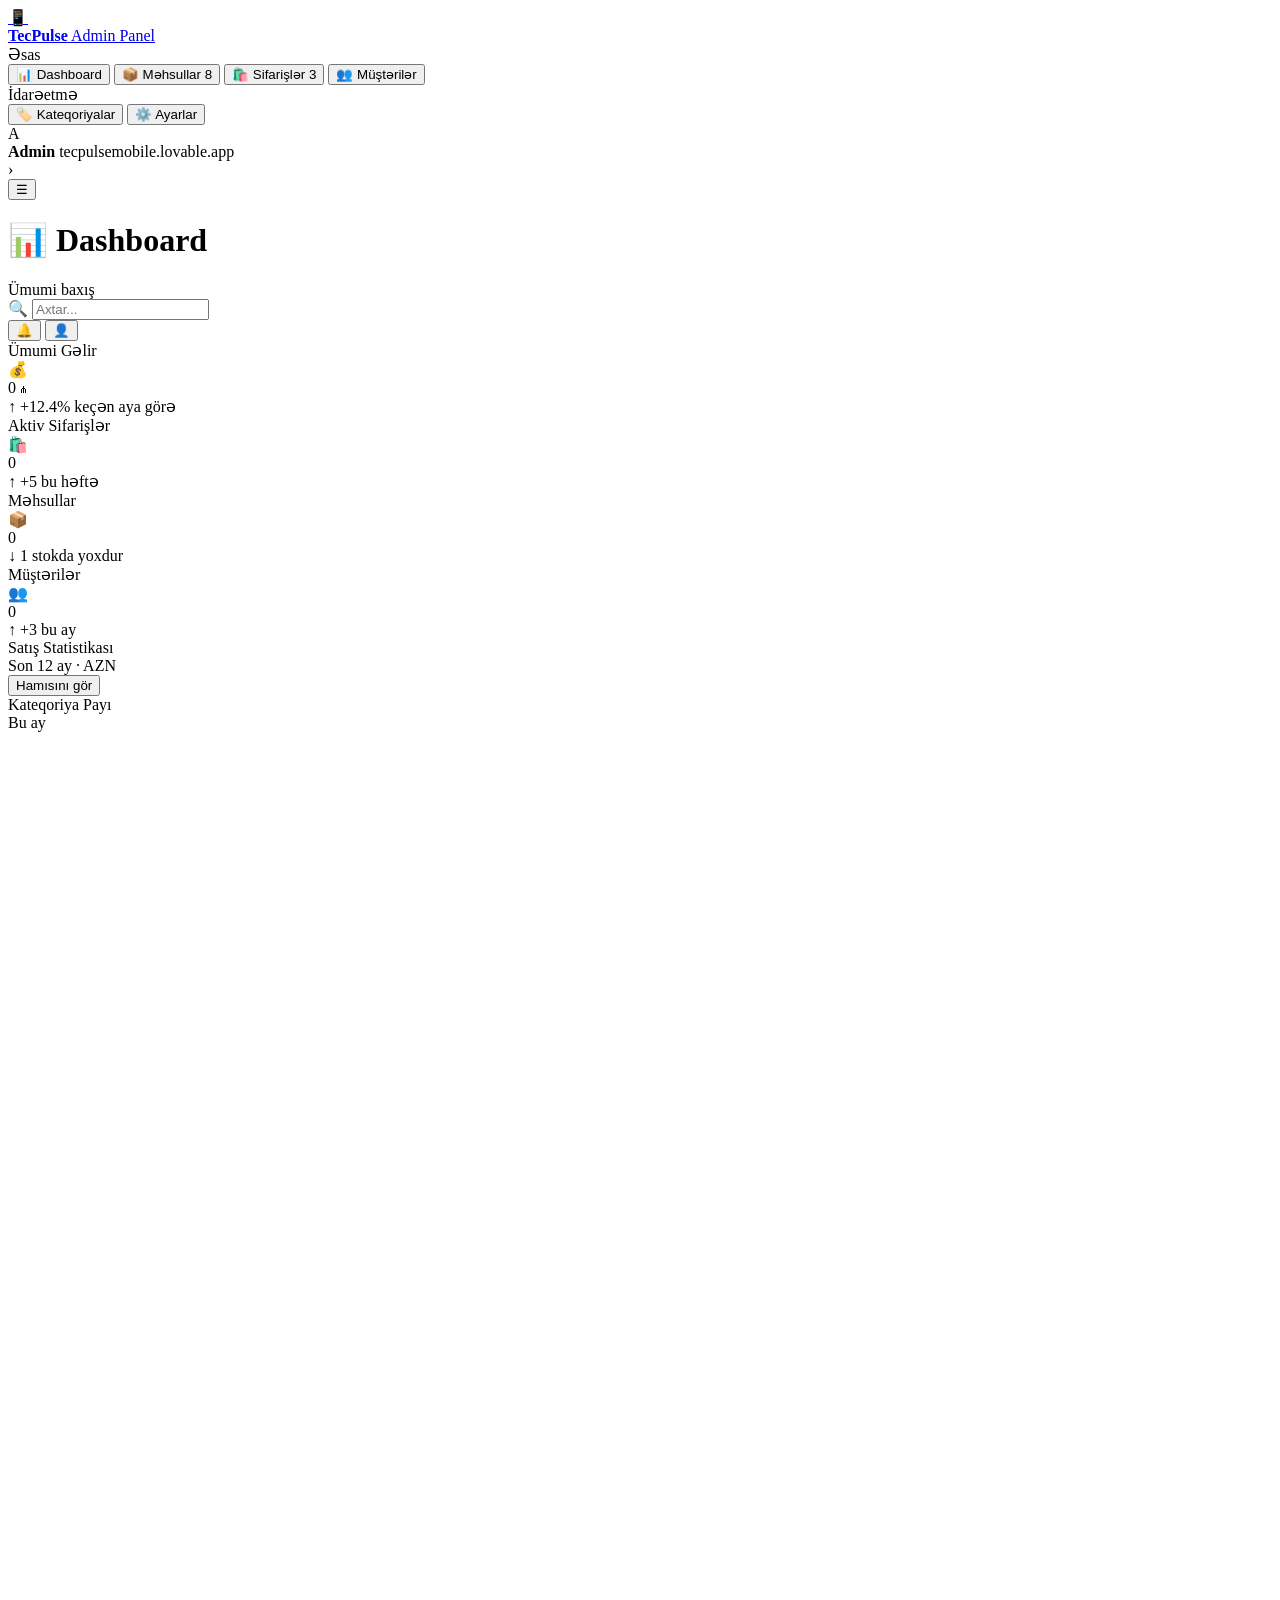
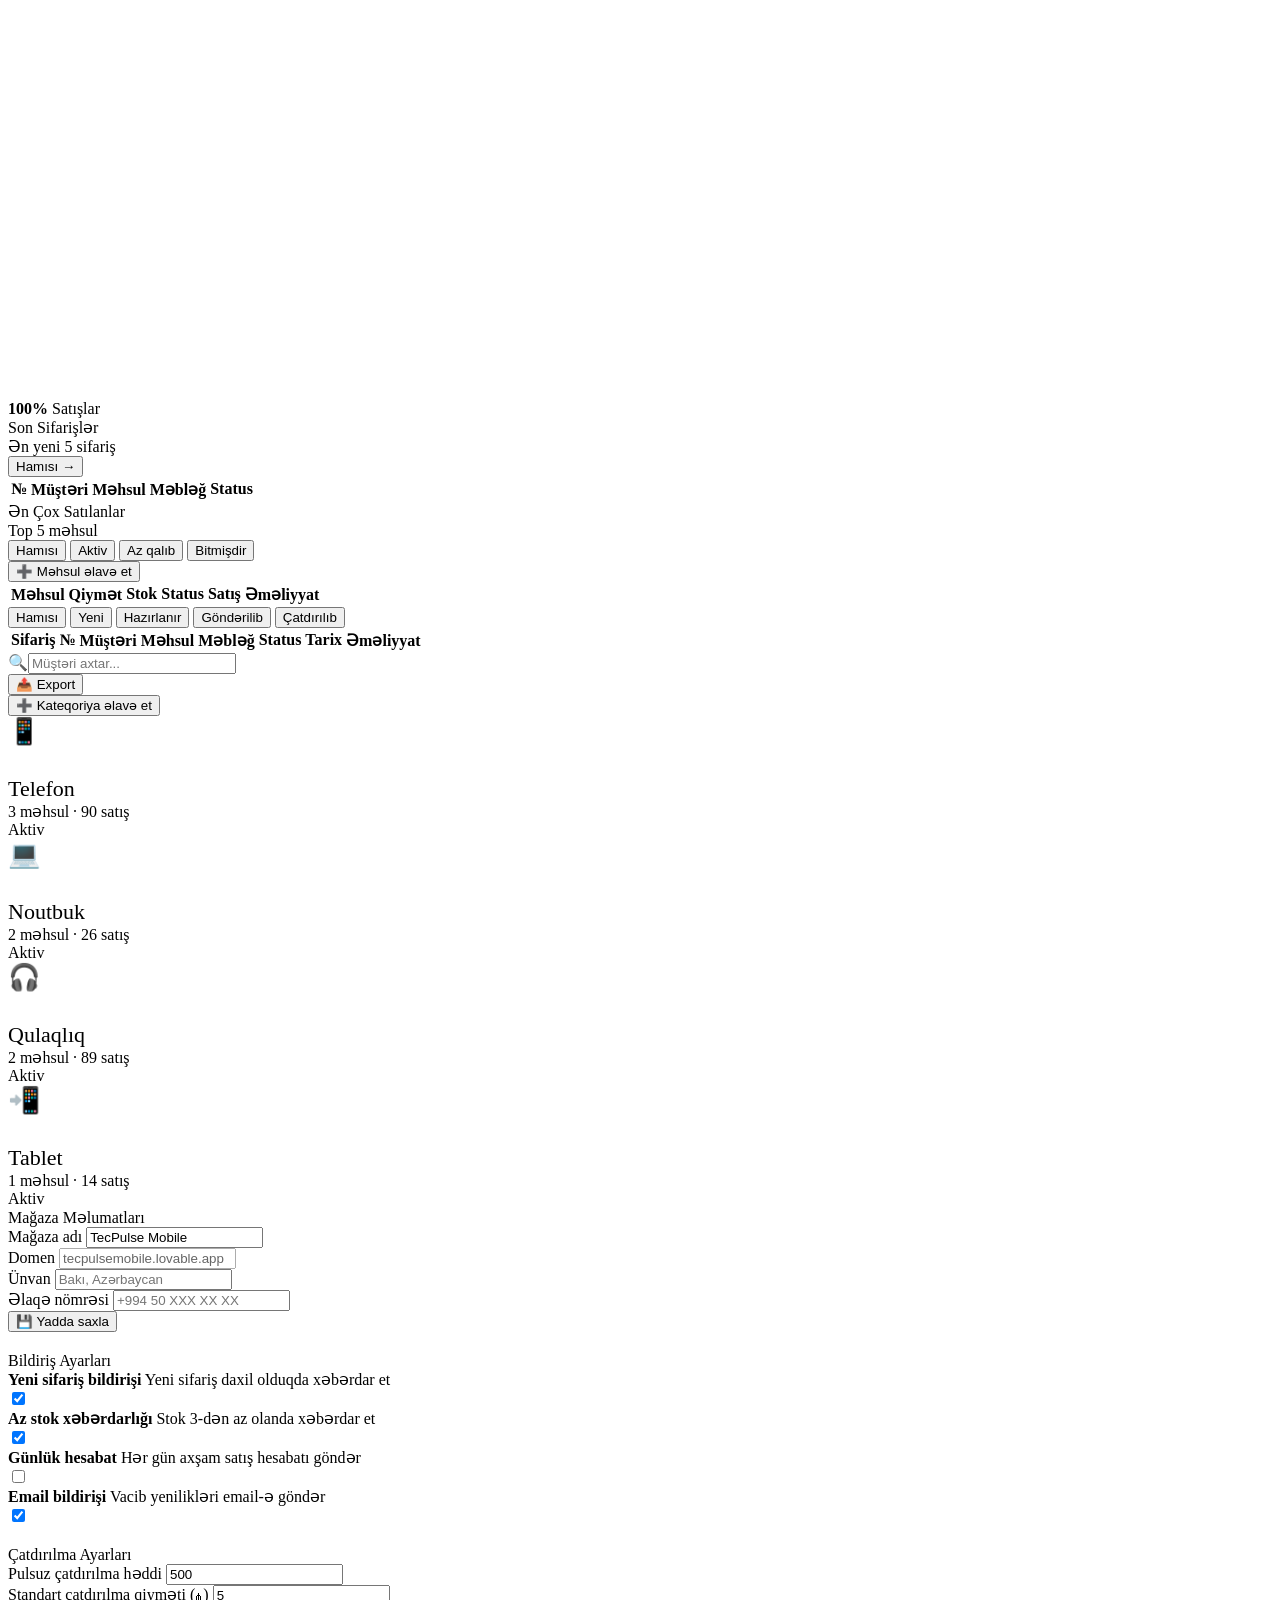
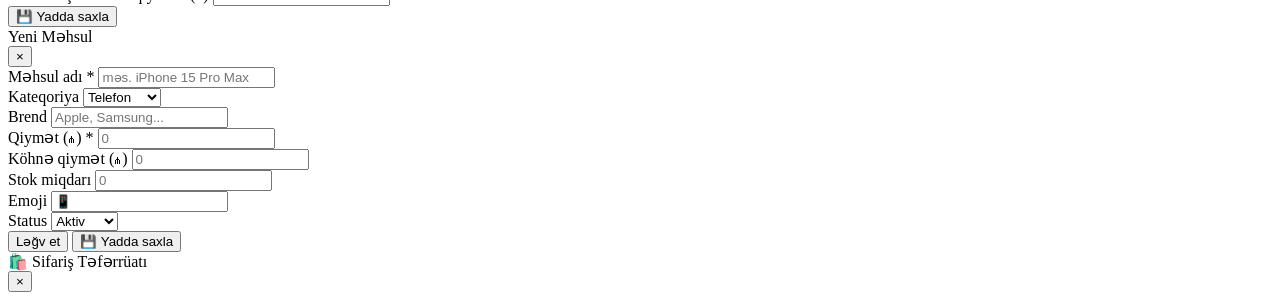
==== index.html @ d26708eb "Add index.html" ====
<!DOCTYPE html>
<html lang="az">
<head>
  <meta charset="UTF-8" />
  <meta name="viewport" content="width=device-width, initial-scale=1.0" />
  <title>TecPulse Mobile — Admin Panel</title>
  <link rel="stylesheet" href="css/style.css" />
</head>
<body>

<!-- ══ SIDEBAR OVERLAY (mobile) ══ -->
<div class="sidebar-overlay" id="sidebarOverlay"></div>

<!-- ══ SIDEBAR ══ -->
<aside class="sidebar" id="sidebar">
  <div class="sidebar-header">
    <a class="sidebar-logo" href="#">
      <div class="logo-icon">📱</div>
      <div class="logo-text">
        <strong>TecPulse</strong>
        <span>Admin Panel</span>
      </div>
    </a>
  </div>

  <nav class="sidebar-nav">
    <div class="nav-section-label">Əsas</div>
    <button class="nav-item" data-page="dashboard">
      <span class="nav-icon">📊</span> Dashboard
    </button>
    <button class="nav-item" data-page="products">
      <span class="nav-icon">📦</span> Məhsullar
      <span class="nav-badge">8</span>
    </button>
    <button class="nav-item" data-page="orders">
      <span class="nav-icon">🛍️</span> Sifarişlər
      <span class="nav-badge">3</span>
    </button>
    <button class="nav-item" data-page="customers">
      <span class="nav-icon">👥</span> Müştərilər
    </button>

    <div class="nav-section-label">İdarəetmə</div>
    <button class="nav-item" data-page="categories">
      <span class="nav-icon">🏷️</span> Kateqoriyalar
    </button>
    <button class="nav-item" data-page="settings">
      <span class="nav-icon">⚙️</span> Ayarlar
    </button>
  </nav>

  <div class="sidebar-footer">
    <div class="sidebar-user">
      <div class="user-avatar">A</div>
      <div class="user-info">
        <strong>Admin</strong>
        <span>tecpulsemobile.lovable.app</span>
      </div>
      <span class="user-arrow">›</span>
    </div>
  </div>
</aside>

<!-- ══ MAIN ══ -->
<div class="main-content">

  <!-- TOPBAR -->
  <header class="topbar">
    <button class="menu-toggle" id="menuToggle">☰</button>

    <div class="topbar-title">
      <h1 id="topbar-title">📊 Dashboard</h1>
      <span id="topbar-subtitle">Ümumi baxış</span>
    </div>

    <div class="topbar-actions">
      <div class="search-box">
        <span class="search-icon">🔍</span>
        <input type="text" id="searchInput" placeholder="Axtar..." />
      </div>
      <button class="topbar-btn" onclick="showToast('🔔 Yeni sifariş: TP-007', 'success')">
        🔔
        <span class="notif-dot"></span>
      </button>
      <button class="topbar-btn" onclick="goTo('settings')">👤</button>
    </div>
  </header>

  <!-- ══ PAGE BODY ══ -->
  <div class="page-body">

    <!-- ═══════════ DASHBOARD PAGE ═══════════ -->
    <div class="page" id="page-dashboard">

      <!-- Stat Cards -->
      <div class="stats-grid">
        <div class="stat-card">
          <div class="stat-header">
            <span class="stat-label">Ümumi Gəlir</span>
            <div class="stat-icon purple">💰</div>
          </div>
          <div class="stat-value" id="statRevenue">0 ₼</div>
          <div class="stat-change up">↑ +12.4% keçən aya görə</div>
        </div>
        <div class="stat-card">
          <div class="stat-header">
            <span class="stat-label">Aktiv Sifarişlər</span>
            <div class="stat-icon orange">🛍️</div>
          </div>
          <div class="stat-value" id="statOrders">0</div>
          <div class="stat-change up">↑ +5 bu həftə</div>
        </div>
        <div class="stat-card">
          <div class="stat-header">
            <span class="stat-label">Məhsullar</span>
            <div class="stat-icon green">📦</div>
          </div>
          <div class="stat-value" id="statProducts">0</div>
          <div class="stat-change down">↓ 1 stokda yoxdur</div>
        </div>
        <div class="stat-card">
          <div class="stat-header">
            <span class="stat-label">Müştərilər</span>
            <div class="stat-icon pink">👥</div>
          </div>
          <div class="stat-value" id="statCustomers">0</div>
          <div class="stat-change up">↑ +3 bu ay</div>
        </div>
      </div>

      <!-- Charts -->
      <div class="charts-row">
        <div class="card">
          <div class="card-header">
            <div>
              <div class="card-title">Satış Statistikası</div>
              <div class="card-subtitle">Son 12 ay · AZN</div>
            </div>
            <button class="card-action">Hamısını gör</button>
          </div>
          <div class="card-body">
            <div class="chart-bars" id="chartBars"></div>
          </div>
        </div>

        <div class="card">
          <div class="card-header">
            <div>
              <div class="card-title">Kateqoriya Payı</div>
              <div class="card-subtitle">Bu ay</div>
            </div>
          </div>
          <div class="card-body">
            <div class="donut-chart">
              <svg viewBox="0 0 140 140" id="donutSvg"></svg>
              <div class="donut-center">
                <strong>100%</strong>
                <span>Satışlar</span>
              </div>
            </div>
            <div class="donut-legend" id="donutLegend"></div>
          </div>
        </div>
      </div>

      <!-- Recent Orders + Top Products -->
      <div class="charts-row">
        <div class="card">
          <div class="card-header">
            <div>
              <div class="card-title">Son Sifarişlər</div>
              <div class="card-subtitle">Ən yeni 5 sifariş</div>
            </div>
            <button class="card-action" onclick="goTo('orders')">Hamısı →</button>
          </div>
          <div class="card-body" style="padding:0">
            <div class="table-wrap">
              <table>
                <thead>
                  <tr>
                    <th>№</th>
                    <th>Müştəri</th>
                    <th>Məhsul</th>
                    <th>Məbləğ</th>
                    <th>Status</th>
                  </tr>
                </thead>
                <tbody id="recentOrders"></tbody>
              </table>
            </div>
          </div>
        </div>

        <div class="card">
          <div class="card-header">
            <div>
              <div class="card-title">Ən Çox Satılanlar</div>
              <div class="card-subtitle">Top 5 məhsul</div>
            </div>
          </div>
          <div class="card-body" id="topProducts"></div>
        </div>
      </div>
    </div>

    <!-- ═══════════ PRODUCTS PAGE ═══════════ -->
    <div class="page" id="page-products">
      <div class="page-toolbar">
        <div class="filter-tabs">
          <button class="filter-tab active" onclick="filterProducts('all', event)">Hamısı</button>
          <button class="filter-tab" onclick="filterProducts('active', event)">Aktiv</button>
          <button class="filter-tab" onclick="filterProducts('low', event)">Az qalıb</button>
          <button class="filter-tab" onclick="filterProducts('out', event)">Bitmişdir</button>
        </div>
        <div style="flex:1"></div>
        <button class="btn btn-primary" onclick="openAddProduct()">➕ Məhsul əlavə et</button>
      </div>

      <div class="card">
        <div class="table-wrap">
          <table>
            <thead>
              <tr>
                <th>Məhsul</th>
                <th>Qiymət</th>
                <th>Stok</th>
                <th>Status</th>
                <th>Satış</th>
                <th>Əməliyyat</th>
              </tr>
            </thead>
            <tbody id="productsBody"></tbody>
          </table>
        </div>
      </div>
    </div>

    <!-- ═══════════ ORDERS PAGE ═══════════ -->
    <div class="page" id="page-orders">
      <div class="page-toolbar">
        <div class="filter-tabs">
          <button class="filter-tab active">Hamısı</button>
          <button class="filter-tab">Yeni</button>
          <button class="filter-tab">Hazırlanır</button>
          <button class="filter-tab">Göndərilib</button>
          <button class="filter-tab">Çatdırılıb</button>
        </div>
      </div>
      <div class="card">
        <div class="table-wrap">
          <table>
            <thead>
              <tr>
                <th>Sifariş №</th>
                <th>Müştəri</th>
                <th>Məhsul</th>
                <th>Məbləğ</th>
                <th>Status</th>
                <th>Tarix</th>
                <th>Əməliyyat</th>
              </tr>
            </thead>
            <tbody id="ordersBody"></tbody>
          </table>
        </div>
      </div>
    </div>

    <!-- ═══════════ CUSTOMERS PAGE ═══════════ -->
    <div class="page" id="page-customers">
      <div class="page-toolbar">
        <div class="search-box" style="display:flex">
          <span class="search-icon">🔍</span>
          <input type="text" placeholder="Müştəri axtar..." style="width:200px" />
        </div>
        <div style="flex:1"></div>
        <button class="btn btn-outline">📤 Export</button>
      </div>
      <div class="card">
        <div id="customersList"></div>
      </div>
    </div>

    <!-- ═══════════ CATEGORIES PAGE ═══════════ -->
    <div class="page" id="page-categories">
      <div class="page-toolbar">
        <button class="btn btn-primary" onclick="showToast('✅ Kateqoriya əlavə edildi', 'success')">➕ Kateqoriya əlavə et</button>
      </div>
      <div class="stats-grid" style="grid-template-columns:repeat(4,1fr)">
        <div class="stat-card" style="cursor:pointer" onclick="showToast('📱 Telefon kateqoriyası seçildi')">
          <div class="stat-icon purple" style="width:52px;height:52px;font-size:26px;margin-bottom:8px">📱</div>
          <div class="stat-value" style="font-size:22px">Telefon</div>
          <div class="text-muted mt-1">3 məhsul · 90 satış</div>
          <div class="badge badge-success mt-2">Aktiv</div>
        </div>
        <div class="stat-card" style="cursor:pointer" onclick="showToast('💻 Noutbuk kateqoriyası seçildi')">
          <div class="stat-icon green" style="width:52px;height:52px;font-size:26px;margin-bottom:8px">💻</div>
          <div class="stat-value" style="font-size:22px">Noutbuk</div>
          <div class="text-muted mt-1">2 məhsul · 26 satış</div>
          <div class="badge badge-success mt-2">Aktiv</div>
        </div>
        <div class="stat-card" style="cursor:pointer" onclick="showToast('🎧 Qulaqlıq kateqoriyası seçildi')">
          <div class="stat-icon orange" style="width:52px;height:52px;font-size:26px;margin-bottom:8px">🎧</div>
          <div class="stat-value" style="font-size:22px">Qulaqlıq</div>
          <div class="text-muted mt-1">2 məhsul · 89 satış</div>
          <div class="badge badge-success mt-2">Aktiv</div>
        </div>
        <div class="stat-card" style="cursor:pointer" onclick="showToast('📲 Tablet kateqoriyası seçildi')">
          <div class="stat-icon pink" style="width:52px;height:52px;font-size:26px;margin-bottom:8px">📲</div>
          <div class="stat-value" style="font-size:22px">Tablet</div>
          <div class="text-muted mt-1">1 məhsul · 14 satış</div>
          <div class="badge badge-success mt-2">Aktiv</div>
        </div>
      </div>
    </div>

    <!-- ═══════════ SETTINGS PAGE ═══════════ -->
    <div class="page" id="page-settings">
      <div style="max-width:700px">
        <div class="card">
          <div class="card-header"><div class="card-title">Mağaza Məlumatları</div></div>
          <div class="card-body">
            <div class="settings-section">
              <div class="form-row">
                <div class="form-group">
                  <label class="form-label">Mağaza adı</label>
                  <input class="form-control" value="TecPulse Mobile" />
                </div>
                <div class="form-group">
                  <label class="form-label">Domen</label>
                  <input class="form-control" value="tecpulsemobile.lovable.app" readonly style="opacity:.6" />
                </div>
              </div>
              <div class="form-group">
                <label class="form-label">Ünvan</label>
                <input class="form-control" placeholder="Bakı, Azərbaycan" />
              </div>
              <div class="form-group">
                <label class="form-label">Əlaqə nömrəsi</label>
                <input class="form-control" placeholder="+994 50 XXX XX XX" />
              </div>
              <button class="btn btn-primary" onclick="showToast('✅ Məlumatlar yadda saxlandı', 'success')">💾 Yadda saxla</button>
            </div>
          </div>
        </div>

        <div class="card" style="margin-top:20px">
          <div class="card-header"><div class="card-title">Bildiriş Ayarları</div></div>
          <div class="card-body">
            <div class="settings-section">
              <div class="settings-row">
                <div class="settings-row-info">
                  <strong>Yeni sifariş bildirişi</strong>
                  <span>Yeni sifariş daxil olduqda xəbərdar et</span>
                </div>
                <label class="toggle"><input type="checkbox" checked /><span class="toggle-track"></span></label>
              </div>
              <div class="settings-row">
                <div class="settings-row-info">
                  <strong>Az stok xəbərdarlığı</strong>
                  <span>Stok 3-dən az olanda xəbərdar et</span>
                </div>
                <label class="toggle"><input type="checkbox" checked /><span class="toggle-track"></span></label>
              </div>
              <div class="settings-row">
                <div class="settings-row-info">
                  <strong>Günlük hesabat</strong>
                  <span>Hər gün axşam satış hesabatı göndər</span>
                </div>
                <label class="toggle"><input type="checkbox" /><span class="toggle-track"></span></label>
              </div>
              <div class="settings-row">
                <div class="settings-row-info">
                  <strong>Email bildirişi</strong>
                  <span>Vacib yenilikləri email-ə göndər</span>
                </div>
                <label class="toggle"><input type="checkbox" checked /><span class="toggle-track"></span></label>
              </div>
            </div>
          </div>
        </div>

        <div class="card" style="margin-top:20px">
          <div class="card-header"><div class="card-title">Çatdırılma Ayarları</div></div>
          <div class="card-body">
            <div class="form-row">
              <div class="form-group">
                <label class="form-label">Pulsuz çatdırılma həddi</label>
                <input class="form-control" value="500" type="number" />
              </div>
              <div class="form-group">
                <label class="form-label">Standart çatdırılma qiyməti (₼)</label>
                <input class="form-control" value="5" type="number" />
              </div>
            </div>
            <button class="btn btn-primary" onclick="showToast('✅ Ayarlar yadda saxlandı', 'success')">💾 Yadda saxla</button>
          </div>
        </div>
      </div>
    </div>

  </div><!-- /page-body -->
</div><!-- /main-content -->

<!-- ══ PRODUCT MODAL ══ -->
<div class="modal-overlay" id="productModal">
  <div class="modal">
    <div class="modal-header">
      <div class="modal-title" id="modalTitle">Yeni Məhsul</div>
      <button class="modal-close" onclick="closeModal('productModal')">×</button>
    </div>
    <div class="modal-body">
      <form id="prodForm" onsubmit="return false">
        <div class="form-group">
          <label class="form-label">Məhsul adı <span>*</span></label>
          <input class="form-control" id="prodName" placeholder="məs. iPhone 15 Pro Max" />
        </div>
        <div class="form-row">
          <div class="form-group">
            <label class="form-label">Kateqoriya</label>
            <select class="form-control" id="prodCat">
              <option>Telefon</option>
              <option>Noutbuk</option>
              <option>Tablet</option>
              <option>Qulaqlıq</option>
              <option>Aksesuar</option>
              <option>Digər</option>
            </select>
          </div>
          <div class="form-group">
            <label class="form-label">Brend</label>
            <input class="form-control" id="prodBrand" placeholder="Apple, Samsung..." />
          </div>
        </div>
        <div class="form-row">
          <div class="form-group">
            <label class="form-label">Qiymət (₼) <span>*</span></label>
            <input class="form-control" id="prodPrice" type="number" placeholder="0" />
          </div>
          <div class="form-group">
            <label class="form-label">Köhnə qiymət (₼)</label>
            <input class="form-control" id="prodOldPrice" type="number" placeholder="0" />
          </div>
        </div>
        <div class="form-row">
          <div class="form-group">
            <label class="form-label">Stok miqdarı</label>
            <input class="form-control" id="prodStock" type="number" placeholder="0" />
          </div>
          <div class="form-group">
            <label class="form-label">Emoji</label>
            <input class="form-control" id="prodEmoji" placeholder="📱" maxlength="4" />
          </div>
        </div>
        <div class="form-group">
          <label class="form-label">Status</label>
          <select class="form-control" id="prodStatus">
            <option value="active">Aktiv</option>
            <option value="inactive">Deaktiv</option>
          </select>
        </div>
      </form>
    </div>
    <div class="modal-footer">
      <button class="btn btn-outline" onclick="closeModal('productModal')">Ləğv et</button>
      <button class="btn btn-primary" onclick="saveProduct()">💾 Yadda saxla</button>
    </div>
  </div>
</div>

<!-- ══ ORDER DETAIL MODAL ══ -->
<div class="modal-overlay" id="orderModal">
  <div class="modal">
    <div class="modal-header">
      <div class="modal-title">🛍️ Sifariş Təfərrüatı</div>
      <button class="modal-close" onclick="closeModal('orderModal')">×</button>
    </div>
    <div class="modal-body" id="orderDetail"></div>
  </div>
</div>

<!-- ══ TOAST ══ -->
<div class="toast-container" id="toastContainer"></div>

<script src="js/app.js"></script>
</body>
</html>
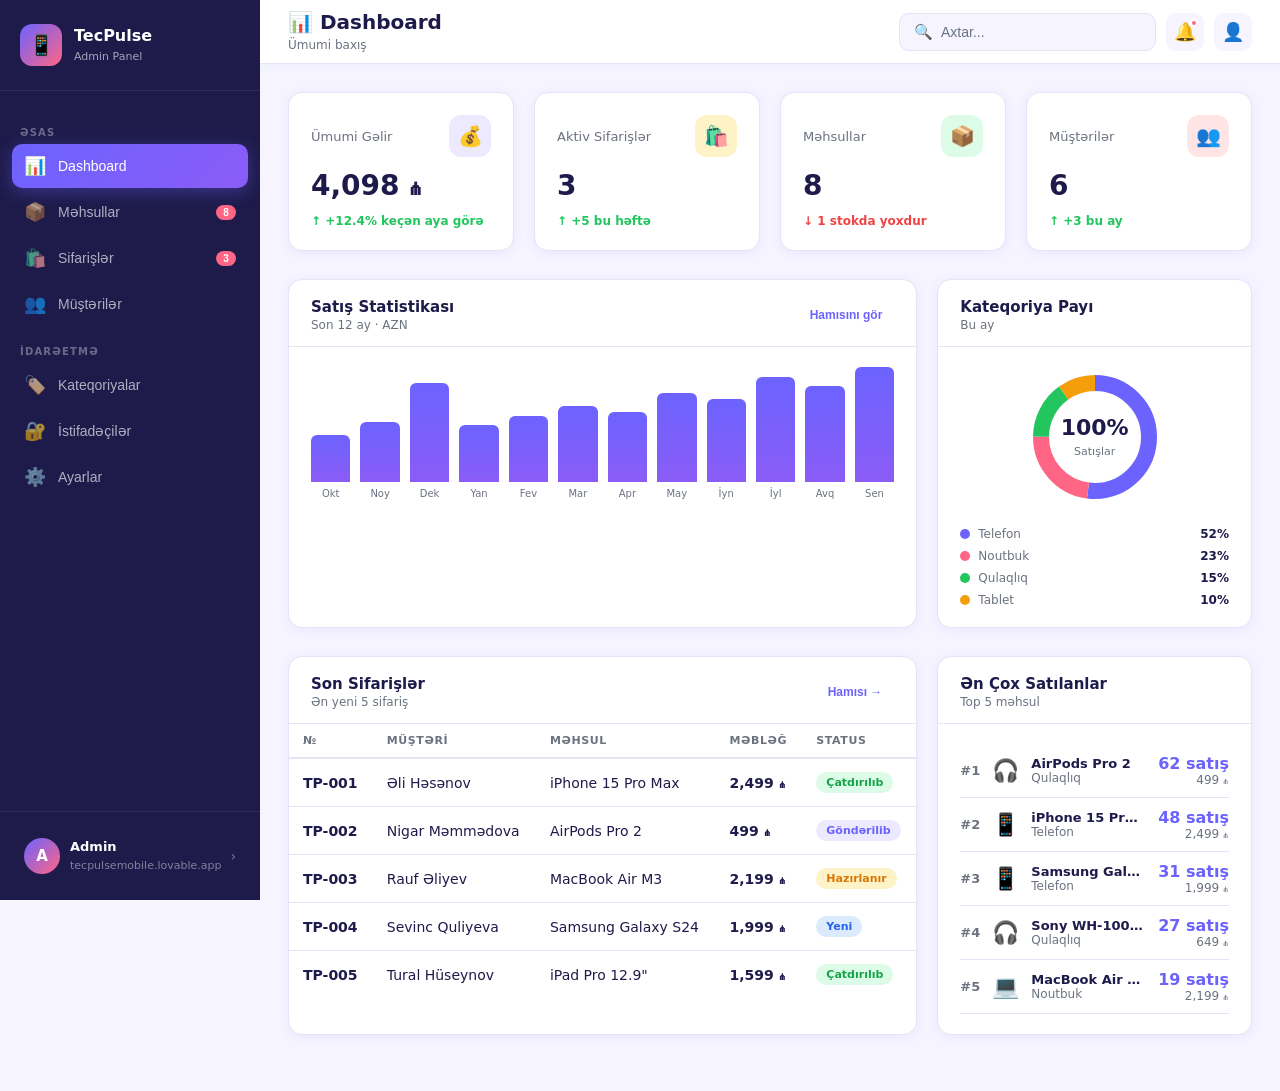
==== commit 1193237f: "Update index.html: add User & Role Management" ====
--- a/index.html
+++ b/index.html
@@ -44,6 +44,9 @@
     <button class="nav-item" data-page="categories">
       <span class="nav-icon">🏷️</span> Kateqoriyalar
     </button>
+    <button class="nav-item" data-page="users">
+      <span class="nav-icon">🔐</span> İstifadəçilər
+    </button>
     <button class="nav-item" data-page="settings">
       <span class="nav-icon">⚙️</span> Ayarlar
     </button>
@@ -314,6 +317,79 @@
       </div>
     </div>
 
+    <!-- ═══════════ USERS PAGE ═══════════ -->
+    <div class="page" id="page-users">
+
+      <!-- Mini stat cards -->
+      <div class="user-stats-row">
+        <div class="user-stat-card">
+          <div class="user-stat-icon">👤</div>
+          <div>
+            <div class="user-stat-val" id="userStatTotal">0</div>
+            <div class="user-stat-lbl">Ümumi</div>
+          </div>
+        </div>
+        <div class="user-stat-card">
+          <div class="user-stat-icon">✅</div>
+          <div>
+            <div class="user-stat-val" id="userStatActive">0</div>
+            <div class="user-stat-lbl">Aktiv</div>
+          </div>
+        </div>
+        <div class="user-stat-card">
+          <div class="user-stat-icon">🔒</div>
+          <div>
+            <div class="user-stat-val" id="userStatInactive">0</div>
+            <div class="user-stat-lbl">Deaktiv</div>
+          </div>
+        </div>
+        <div class="user-stat-card">
+          <div class="user-stat-icon">🎭</div>
+          <div>
+            <div class="user-stat-val" id="userStatRoles">0</div>
+            <div class="user-stat-lbl">Rol</div>
+          </div>
+        </div>
+      </div>
+
+      <!-- Users table -->
+      <div class="card">
+        <div class="card-header">
+          <div>
+            <div class="card-title">👤 Admin İstifadəçilər</div>
+            <div class="card-subtitle">Sisteme daxil olan əməkdaşlar</div>
+          </div>
+          <button class="btn btn-primary" onclick="openAddUser()">➕ İstifadəçi əlavə et</button>
+        </div>
+        <div class="table-wrap">
+          <table>
+            <thead>
+              <tr>
+                <th>İstifadəçi</th>
+                <th>Rol</th>
+                <th>Status</th>
+                <th>Son giriş</th>
+                <th>Əməliyyat</th>
+              </tr>
+            </thead>
+            <tbody id="usersBody"></tbody>
+          </table>
+        </div>
+      </div>
+
+      <!-- Roles section -->
+      <div style="margin-top:28px">
+        <div class="flex items-center justify-between mb-3" style="margin-bottom:16px">
+          <div>
+            <div class="card-title">🎭 Rol İdarəsi</div>
+            <div class="card-subtitle" style="margin-top:4px">Hər rolun icazələri</div>
+          </div>
+          <button class="btn btn-primary" onclick="openAddRole()">➕ Yeni rol</button>
+        </div>
+        <div class="roles-grid" id="rolesGrid"></div>
+      </div>
+    </div>
+
     <!-- ═══════════ SETTINGS PAGE ═══════════ -->
     <div class="page" id="page-settings">
       <div style="max-width:700px">
@@ -479,6 +555,93 @@
   </div>
 </div>
 
+<!-- ══ USER MODAL ══ -->
+<div class="modal-overlay" id="userModal">
+  <div class="modal">
+    <div class="modal-header">
+      <div class="modal-title" id="userModalTitle">Yeni İstifadəçi</div>
+      <button class="modal-close" onclick="closeModal('userModal')">×</button>
+    </div>
+    <div class="modal-body">
+      <form id="userForm" onsubmit="return false">
+        <div class="form-row">
+          <div class="form-group">
+            <label class="form-label">Ad Soyad <span>*</span></label>
+            <input class="form-control" id="uName" placeholder="Əli Həsənov" />
+          </div>
+          <div class="form-group">
+            <label class="form-label">Email <span>*</span></label>
+            <input class="form-control" id="uEmail" type="email" placeholder="ali@tecpulse.az" />
+          </div>
+        </div>
+        <div class="form-row">
+          <div class="form-group">
+            <label class="form-label">Telefon</label>
+            <input class="form-control" id="uPhone" placeholder="+994 50 XXX XX XX" />
+          </div>
+          <div class="form-group">
+            <label class="form-label">Rol</label>
+            <select class="form-control" id="uRole"></select>
+          </div>
+        </div>
+        <div class="form-group">
+          <label class="form-label">Şifrə <span>*</span></label>
+          <input class="form-control" id="uPassword" type="password" placeholder="Minimum 8 simvol" />
+        </div>
+        <div class="form-group">
+          <label class="form-label">Status</label>
+          <select class="form-control" id="uStatus">
+            <option value="active">Aktiv</option>
+            <option value="inactive">Deaktiv</option>
+          </select>
+        </div>
+      </form>
+    </div>
+    <div class="modal-footer">
+      <button class="btn btn-outline" onclick="closeModal('userModal')">Ləğv et</button>
+      <button class="btn btn-primary" onclick="saveUser()">💾 Yadda saxla</button>
+    </div>
+  </div>
+</div>
+
+<!-- ══ ROLE MODAL ══ -->
+<div class="modal-overlay" id="roleModal">
+  <div class="modal">
+    <div class="modal-header">
+      <div class="modal-title" id="roleModalTitle">Yeni Rol</div>
+      <button class="modal-close" onclick="closeModal('roleModal')">×</button>
+    </div>
+    <div class="modal-body">
+      <form id="roleForm" onsubmit="return false">
+        <div class="form-row">
+          <div class="form-group">
+            <label class="form-label">Rol adı <span>*</span></label>
+            <input class="form-control" id="rName" placeholder="məs. Menecer" />
+          </div>
+          <div class="form-row" style="grid-template-columns:1fr 1fr;gap:10px">
+            <div class="form-group">
+              <label class="form-label">İkon (emoji)</label>
+              <input class="form-control" id="rIcon" placeholder="📋" maxlength="4" />
+            </div>
+            <div class="form-group">
+              <label class="form-label">Rəng</label>
+              <input class="form-control" id="rColor" type="color" value="#6c63ff" style="height:42px;padding:4px 8px;cursor:pointer" />
+            </div>
+          </div>
+        </div>
+        <div class="form-group" style="margin-top:4px">
+          <label class="form-label">İcazələr</label>
+          <div class="perm-check-grid" id="permCheckboxes"></div>
+        </div>
+      </form>
+    </div>
+    <div class="modal-footer">
+      <button class="btn btn-outline" onclick="closeModal('roleModal')">Ləğv et</button>
+      <button class="btn btn-primary" onclick="saveRole()">💾 Yadda saxla</button>
+    </div>
+  </div>
+</div>
+
 <!-- ══ TOAST ══ -->
 <div class="toast-container" id="toastContainer"></div>
 
--- a/css/style.css
+++ b/css/style.css
@@ -0,0 +1,801 @@
+:root {
+  --primary: #6c63ff;
+  --primary-dark: #5a52d5;
+  --primary-light: #ede9ff;
+  --secondary: #ff6584;
+  --success: #22c55e;
+  --warning: #f59e0b;
+  --danger: #ef4444;
+  --info: #3b82f6;
+  --dark: #1e1b4b;
+  --dark2: #2d2a5e;
+  --sidebar-bg: #1e1b4b;
+  --sidebar-width: 260px;
+  --header-height: 64px;
+  --bg: #f5f4ff;
+  --card-bg: #ffffff;
+  --text: #1e1b4b;
+  --text-muted: #6b7280;
+  --border: #e5e3f5;
+  --shadow: 0 2px 12px rgba(108,99,255,0.08);
+  --shadow-hover: 0 8px 32px rgba(108,99,255,0.18);
+  --radius: 14px;
+  --radius-sm: 8px;
+  --transition: all 0.25s ease;
+}
+
+* { margin: 0; padding: 0; box-sizing: border-box; }
+
+body {
+  font-family: 'Segoe UI', system-ui, -apple-system, sans-serif;
+  background: var(--bg);
+  color: var(--text);
+  min-height: 100vh;
+  display: flex;
+}
+
+/* ── SIDEBAR ── */
+.sidebar {
+  width: var(--sidebar-width);
+  background: var(--sidebar-bg);
+  height: 100vh;
+  position: fixed;
+  left: 0; top: 0;
+  display: flex;
+  flex-direction: column;
+  z-index: 1000;
+  transition: var(--transition);
+  overflow: hidden;
+}
+
+.sidebar-header {
+  padding: 24px 20px;
+  border-bottom: 1px solid rgba(255,255,255,0.08);
+  flex-shrink: 0;
+}
+
+.sidebar-logo {
+  display: flex;
+  align-items: center;
+  gap: 12px;
+  text-decoration: none;
+}
+
+.logo-icon {
+  width: 42px; height: 42px;
+  background: linear-gradient(135deg, var(--primary), var(--secondary));
+  border-radius: 12px;
+  display: flex; align-items: center; justify-content: center;
+  font-size: 20px;
+  flex-shrink: 0;
+}
+
+.logo-text { color: #fff; }
+.logo-text strong { display: block; font-size: 16px; font-weight: 700; }
+.logo-text span { font-size: 11px; opacity: 0.6; }
+
+.sidebar-nav {
+  flex: 1;
+  padding: 16px 12px;
+  overflow-y: auto;
+}
+
+.nav-section-label {
+  font-size: 10px;
+  font-weight: 600;
+  letter-spacing: 1.2px;
+  text-transform: uppercase;
+  color: rgba(255,255,255,0.35);
+  padding: 12px 8px 6px;
+  margin-top: 8px;
+}
+
+.nav-item {
+  display: flex;
+  align-items: center;
+  gap: 12px;
+  padding: 11px 12px;
+  border-radius: 10px;
+  cursor: pointer;
+  color: rgba(255,255,255,0.65);
+  font-size: 14px;
+  font-weight: 500;
+  transition: var(--transition);
+  margin-bottom: 2px;
+  border: none;
+  background: none;
+  width: 100%;
+  text-align: left;
+  position: relative;
+}
+
+.nav-item:hover {
+  background: rgba(255,255,255,0.08);
+  color: #fff;
+}
+
+.nav-item.active {
+  background: linear-gradient(135deg, var(--primary), #8b5cf6);
+  color: #fff;
+  box-shadow: 0 4px 16px rgba(108,99,255,0.35);
+}
+
+.nav-item .nav-icon { font-size: 18px; width: 22px; text-align: center; flex-shrink: 0; }
+.nav-badge {
+  margin-left: auto;
+  background: var(--secondary);
+  color: #fff;
+  font-size: 10px;
+  font-weight: 700;
+  padding: 2px 7px;
+  border-radius: 20px;
+  min-width: 20px;
+  text-align: center;
+}
+
+.sidebar-footer {
+  padding: 16px 12px;
+  border-top: 1px solid rgba(255,255,255,0.08);
+}
+
+.sidebar-user {
+  display: flex;
+  align-items: center;
+  gap: 10px;
+  padding: 10px 12px;
+  border-radius: 10px;
+  cursor: pointer;
+  transition: var(--transition);
+}
+
+.sidebar-user:hover { background: rgba(255,255,255,0.08); }
+
+.user-avatar {
+  width: 36px; height: 36px;
+  background: linear-gradient(135deg, var(--primary), var(--secondary));
+  border-radius: 50%;
+  display: flex; align-items: center; justify-content: center;
+  font-size: 15px; font-weight: 700; color: #fff;
+  flex-shrink: 0;
+}
+
+.user-info { flex: 1; min-width: 0; }
+.user-info strong { display: block; color: #fff; font-size: 13px; font-weight: 600; white-space: nowrap; overflow: hidden; text-overflow: ellipsis; }
+.user-info span { color: rgba(255,255,255,0.45); font-size: 11px; }
+.user-arrow { color: rgba(255,255,255,0.4); font-size: 14px; }
+
+/* ── MAIN LAYOUT ── */
+.main-content {
+  margin-left: var(--sidebar-width);
+  flex: 1;
+  display: flex;
+  flex-direction: column;
+  min-height: 100vh;
+}
+
+/* ── HEADER ── */
+.topbar {
+  height: var(--header-height);
+  background: var(--card-bg);
+  border-bottom: 1px solid var(--border);
+  display: flex;
+  align-items: center;
+  padding: 0 28px;
+  gap: 16px;
+  position: sticky;
+  top: 0;
+  z-index: 100;
+  box-shadow: 0 1px 8px rgba(108,99,255,0.06);
+}
+
+.topbar-title { flex: 1; }
+.topbar-title h1 { font-size: 20px; font-weight: 700; color: var(--dark); }
+.topbar-title span { font-size: 12px; color: var(--text-muted); }
+
+.topbar-actions { display: flex; align-items: center; gap: 10px; }
+
+.topbar-btn {
+  width: 38px; height: 38px;
+  border: none;
+  background: var(--bg);
+  border-radius: 10px;
+  cursor: pointer;
+  font-size: 18px;
+  display: flex; align-items: center; justify-content: center;
+  transition: var(--transition);
+  position: relative;
+  color: var(--text-muted);
+}
+
+.topbar-btn:hover { background: var(--primary-light); color: var(--primary); }
+
+.notif-dot {
+  position: absolute;
+  top: 6px; right: 6px;
+  width: 8px; height: 8px;
+  background: var(--secondary);
+  border-radius: 50%;
+  border: 2px solid var(--card-bg);
+}
+
+.search-box {
+  display: flex;
+  align-items: center;
+  gap: 8px;
+  background: var(--bg);
+  border: 1px solid var(--border);
+  border-radius: 10px;
+  padding: 0 14px;
+  height: 38px;
+  transition: var(--transition);
+}
+
+.search-box:focus-within { border-color: var(--primary); background: var(--primary-light); }
+.search-box input { border: none; background: none; outline: none; font-size: 14px; color: var(--text); width: 200px; }
+.search-box input::placeholder { color: var(--text-muted); }
+.search-icon { color: var(--text-muted); font-size: 15px; }
+
+/* ── PAGE CONTENT ── */
+.page-body {
+  flex: 1;
+  padding: 28px;
+}
+
+.page { display: none; }
+.page.active { display: block; }
+
+/* ── STAT CARDS ── */
+.stats-grid {
+  display: grid;
+  grid-template-columns: repeat(4, 1fr);
+  gap: 20px;
+  margin-bottom: 28px;
+}
+
+.stat-card {
+  background: var(--card-bg);
+  border-radius: var(--radius);
+  padding: 22px;
+  box-shadow: var(--shadow);
+  display: flex;
+  flex-direction: column;
+  gap: 12px;
+  transition: var(--transition);
+  border: 1px solid var(--border);
+}
+
+.stat-card:hover { box-shadow: var(--shadow-hover); transform: translateY(-2px); }
+
+.stat-header { display: flex; align-items: center; justify-content: space-between; }
+.stat-label { font-size: 13px; color: var(--text-muted); font-weight: 500; }
+.stat-icon {
+  width: 42px; height: 42px;
+  border-radius: 12px;
+  display: flex; align-items: center; justify-content: center;
+  font-size: 20px;
+}
+
+.stat-icon.purple { background: var(--primary-light); }
+.stat-icon.green { background: #dcfce7; }
+.stat-icon.orange { background: #fef3c7; }
+.stat-icon.pink { background: #ffe4e6; }
+
+.stat-value { font-size: 28px; font-weight: 800; color: var(--dark); }
+.stat-change { font-size: 12px; font-weight: 600; display: flex; align-items: center; gap: 4px; }
+.stat-change.up { color: var(--success); }
+.stat-change.down { color: var(--danger); }
+
+/* ── CHARTS ROW ── */
+.charts-row {
+  display: grid;
+  grid-template-columns: 2fr 1fr;
+  gap: 20px;
+  margin-bottom: 28px;
+}
+
+.card {
+  background: var(--card-bg);
+  border-radius: var(--radius);
+  box-shadow: var(--shadow);
+  border: 1px solid var(--border);
+  overflow: hidden;
+}
+
+.card-header {
+  padding: 18px 22px 14px;
+  border-bottom: 1px solid var(--border);
+  display: flex;
+  align-items: center;
+  justify-content: space-between;
+}
+
+.card-title { font-size: 15px; font-weight: 700; color: var(--dark); }
+.card-subtitle { font-size: 12px; color: var(--text-muted); margin-top: 2px; }
+
+.card-body { padding: 20px 22px; }
+
+.card-action {
+  font-size: 12px;
+  color: var(--primary);
+  font-weight: 600;
+  cursor: pointer;
+  border: none;
+  background: none;
+  padding: 6px 12px;
+  border-radius: 8px;
+  transition: var(--transition);
+}
+
+.card-action:hover { background: var(--primary-light); }
+
+/* ── CHART (CSS bar chart) ── */
+.chart-bars {
+  display: flex;
+  align-items: flex-end;
+  gap: 10px;
+  height: 160px;
+  padding-bottom: 28px;
+  position: relative;
+}
+
+.chart-bar-wrap {
+  flex: 1;
+  display: flex;
+  flex-direction: column;
+  align-items: center;
+  gap: 6px;
+  height: 100%;
+  justify-content: flex-end;
+}
+
+.chart-bar {
+  width: 100%;
+  border-radius: 6px 6px 0 0;
+  background: linear-gradient(180deg, var(--primary) 0%, #8b5cf6 100%);
+  transition: height 0.6s cubic-bezier(.4,0,.2,1);
+  position: relative;
+  cursor: pointer;
+}
+
+.chart-bar:hover { filter: brightness(1.1); }
+.chart-bar.secondary { background: linear-gradient(180deg, #e0e7ff 0%, #c7d2fe 100%); }
+.chart-bar-label { font-size: 10px; color: var(--text-muted); font-weight: 500; }
+
+/* ── PIE CHART (CSS) ── */
+.donut-chart {
+  position: relative;
+  width: 140px; height: 140px;
+  margin: 0 auto 20px;
+}
+
+.donut-chart svg { width: 140px; height: 140px; transform: rotate(-90deg); }
+.donut-center {
+  position: absolute;
+  top: 50%; left: 50%;
+  transform: translate(-50%, -50%);
+  text-align: center;
+}
+.donut-center strong { display: block; font-size: 22px; font-weight: 800; color: var(--dark); }
+.donut-center span { font-size: 11px; color: var(--text-muted); }
+
+.donut-legend { display: flex; flex-direction: column; gap: 8px; }
+.legend-item { display: flex; align-items: center; gap: 8px; font-size: 12px; }
+.legend-dot { width: 10px; height: 10px; border-radius: 50%; flex-shrink: 0; }
+.legend-name { flex: 1; color: var(--text-muted); }
+.legend-pct { font-weight: 700; color: var(--dark); }
+
+/* ── TABLE ── */
+.table-wrap { overflow-x: auto; }
+
+table {
+  width: 100%;
+  border-collapse: collapse;
+  font-size: 14px;
+}
+
+thead th {
+  text-align: left;
+  padding: 10px 14px;
+  font-size: 11px;
+  font-weight: 600;
+  letter-spacing: 0.6px;
+  text-transform: uppercase;
+  color: var(--text-muted);
+  border-bottom: 2px solid var(--border);
+  white-space: nowrap;
+}
+
+tbody td {
+  padding: 13px 14px;
+  border-bottom: 1px solid var(--border);
+  vertical-align: middle;
+}
+
+tbody tr:last-child td { border-bottom: none; }
+tbody tr:hover td { background: var(--bg); }
+
+.product-cell { display: flex; align-items: center; gap: 10px; }
+.product-emoji { font-size: 24px; width: 42px; height: 42px; background: var(--bg); border-radius: 10px; display: flex; align-items: center; justify-content: center; flex-shrink: 0; }
+.product-name { font-weight: 600; font-size: 13px; }
+.product-cat { font-size: 11px; color: var(--text-muted); }
+
+/* ── BADGES ── */
+.badge {
+  display: inline-flex;
+  align-items: center;
+  gap: 4px;
+  padding: 4px 10px;
+  border-radius: 20px;
+  font-size: 11px;
+  font-weight: 600;
+  white-space: nowrap;
+}
+
+.badge-success { background: #dcfce7; color: #16a34a; }
+.badge-warning { background: #fef3c7; color: #d97706; }
+.badge-danger { background: #fee2e2; color: #dc2626; }
+.badge-info { background: #dbeafe; color: #2563eb; }
+.badge-purple { background: var(--primary-light); color: var(--primary); }
+.badge-gray { background: #f3f4f6; color: #6b7280; }
+
+/* ── BUTTONS ── */
+.btn {
+  display: inline-flex;
+  align-items: center;
+  gap: 6px;
+  padding: 9px 18px;
+  border-radius: 10px;
+  border: none;
+  cursor: pointer;
+  font-size: 14px;
+  font-weight: 600;
+  transition: var(--transition);
+}
+
+.btn-primary {
+  background: linear-gradient(135deg, var(--primary), #8b5cf6);
+  color: #fff;
+  box-shadow: 0 4px 14px rgba(108,99,255,0.3);
+}
+
+.btn-primary:hover { box-shadow: 0 6px 20px rgba(108,99,255,0.45); transform: translateY(-1px); }
+.btn-outline { background: transparent; border: 1.5px solid var(--border); color: var(--text-muted); }
+.btn-outline:hover { border-color: var(--primary); color: var(--primary); background: var(--primary-light); }
+.btn-danger-outline { background: transparent; border: 1.5px solid #fecaca; color: var(--danger); }
+.btn-danger-outline:hover { background: #fee2e2; }
+.btn-sm { padding: 6px 12px; font-size: 12px; border-radius: 8px; }
+.btn-icon { padding: 7px; width: 34px; height: 34px; justify-content: center; }
+
+/* ── FORM ELEMENTS ── */
+.form-group { margin-bottom: 18px; }
+.form-label { display: block; font-size: 13px; font-weight: 600; color: var(--dark); margin-bottom: 6px; }
+.form-label span { color: var(--danger); }
+
+.form-control {
+  width: 100%;
+  padding: 10px 14px;
+  border: 1.5px solid var(--border);
+  border-radius: 10px;
+  font-size: 14px;
+  color: var(--text);
+  background: var(--card-bg);
+  transition: var(--transition);
+  outline: none;
+  font-family: inherit;
+}
+
+.form-control:focus { border-color: var(--primary); box-shadow: 0 0 0 3px rgba(108,99,255,0.12); }
+.form-control::placeholder { color: var(--text-muted); }
+
+select.form-control { cursor: pointer; }
+textarea.form-control { resize: vertical; min-height: 90px; }
+
+.form-row { display: grid; grid-template-columns: 1fr 1fr; gap: 16px; }
+.form-row-3 { display: grid; grid-template-columns: 1fr 1fr 1fr; gap: 16px; }
+
+/* ── MODAL ── */
+.modal-overlay {
+  position: fixed; inset: 0;
+  background: rgba(30,27,75,0.45);
+  backdrop-filter: blur(4px);
+  z-index: 2000;
+  display: none;
+  align-items: center;
+  justify-content: center;
+}
+
+.modal-overlay.open { display: flex; }
+
+.modal {
+  background: var(--card-bg);
+  border-radius: 20px;
+  width: 560px;
+  max-width: 94vw;
+  max-height: 90vh;
+  overflow-y: auto;
+  box-shadow: 0 20px 60px rgba(30,27,75,0.25);
+  animation: modalIn 0.25s ease;
+}
+
+@keyframes modalIn { from { transform: scale(0.92) translateY(20px); opacity: 0; } to { transform: none; opacity: 1; } }
+
+.modal-header {
+  padding: 22px 24px 18px;
+  border-bottom: 1px solid var(--border);
+  display: flex;
+  align-items: center;
+  justify-content: space-between;
+}
+
+.modal-title { font-size: 17px; font-weight: 700; color: var(--dark); }
+.modal-close { background: none; border: none; font-size: 22px; cursor: pointer; color: var(--text-muted); width: 34px; height: 34px; display: flex; align-items: center; justify-content: center; border-radius: 8px; }
+.modal-close:hover { background: var(--bg); color: var(--dark); }
+.modal-body { padding: 22px 24px; }
+.modal-footer { padding: 16px 24px; border-top: 1px solid var(--border); display: flex; gap: 10px; justify-content: flex-end; }
+
+/* ── PRODUCTS PAGE ── */
+.page-toolbar {
+  display: flex;
+  align-items: center;
+  gap: 12px;
+  margin-bottom: 20px;
+  flex-wrap: wrap;
+}
+
+.filter-tabs {
+  display: flex;
+  gap: 4px;
+  background: var(--bg);
+  padding: 4px;
+  border-radius: 10px;
+  border: 1px solid var(--border);
+}
+
+.filter-tab {
+  padding: 7px 14px;
+  border-radius: 8px;
+  border: none;
+  background: none;
+  cursor: pointer;
+  font-size: 13px;
+  font-weight: 500;
+  color: var(--text-muted);
+  transition: var(--transition);
+}
+
+.filter-tab.active { background: var(--card-bg); color: var(--primary); font-weight: 700; box-shadow: 0 1px 4px rgba(0,0,0,0.08); }
+
+/* ── ORDER STATUS STEPPER ── */
+.order-stepper {
+  display: flex;
+  align-items: center;
+  gap: 0;
+  margin: 16px 0;
+}
+
+.step {
+  display: flex;
+  flex-direction: column;
+  align-items: center;
+  gap: 4px;
+  flex: 1;
+  position: relative;
+}
+
+.step-dot {
+  width: 28px; height: 28px;
+  border-radius: 50%;
+  border: 2px solid var(--border);
+  background: var(--card-bg);
+  display: flex; align-items: center; justify-content: center;
+  font-size: 13px;
+  position: relative;
+  z-index: 1;
+}
+
+.step.done .step-dot { background: var(--success); border-color: var(--success); color: #fff; }
+.step.active .step-dot { background: var(--primary); border-color: var(--primary); color: #fff; box-shadow: 0 0 0 4px rgba(108,99,255,0.2); }
+.step-label { font-size: 10px; color: var(--text-muted); font-weight: 500; text-align: center; white-space: nowrap; }
+.step.done .step-label, .step.active .step-label { color: var(--primary); font-weight: 600; }
+
+.step::before {
+  content: '';
+  position: absolute;
+  top: 14px;
+  left: calc(-50% + 14px);
+  right: calc(50% + 14px);
+  height: 2px;
+  background: var(--border);
+}
+
+.step:first-child::before { display: none; }
+.step.done::before { background: var(--success); }
+
+/* ── CUSTOMERS ── */
+.customer-card {
+  display: flex;
+  align-items: center;
+  gap: 14px;
+  padding: 16px 20px;
+  border-bottom: 1px solid var(--border);
+  transition: var(--transition);
+  cursor: pointer;
+}
+
+.customer-card:hover { background: var(--bg); }
+.customer-card:last-child { border-bottom: none; }
+
+.customer-avatar {
+  width: 44px; height: 44px;
+  border-radius: 50%;
+  display: flex; align-items: center; justify-content: center;
+  font-size: 17px; font-weight: 700; color: #fff;
+  flex-shrink: 0;
+}
+
+.customer-info { flex: 1; }
+.customer-name { font-weight: 600; font-size: 14px; }
+.customer-meta { font-size: 12px; color: var(--text-muted); margin-top: 2px; }
+.customer-stats { text-align: right; }
+.customer-amount { font-weight: 700; font-size: 14px; color: var(--dark); }
+.customer-orders { font-size: 11px; color: var(--text-muted); }
+
+/* ── SETTINGS ── */
+.settings-section { margin-bottom: 28px; }
+.settings-section-title { font-size: 15px; font-weight: 700; color: var(--dark); margin-bottom: 14px; padding-bottom: 10px; border-bottom: 1px solid var(--border); }
+
+.settings-row {
+  display: flex;
+  align-items: center;
+  justify-content: space-between;
+  padding: 14px 0;
+  border-bottom: 1px solid var(--border);
+}
+
+.settings-row:last-child { border-bottom: none; }
+.settings-row-info strong { font-size: 14px; font-weight: 600; }
+.settings-row-info span { display: block; font-size: 12px; color: var(--text-muted); margin-top: 2px; }
+
+/* Toggle switch */
+.toggle { position: relative; width: 44px; height: 24px; display: inline-block; }
+.toggle input { opacity: 0; width: 0; height: 0; }
+.toggle-track {
+  position: absolute; inset: 0;
+  background: #d1d5db;
+  border-radius: 24px;
+  cursor: pointer;
+  transition: var(--transition);
+}
+.toggle-track::after {
+  content: '';
+  position: absolute;
+  top: 3px; left: 3px;
+  width: 18px; height: 18px;
+  background: #fff;
+  border-radius: 50%;
+  transition: var(--transition);
+  box-shadow: 0 1px 4px rgba(0,0,0,0.2);
+}
+.toggle input:checked + .toggle-track { background: var(--primary); }
+.toggle input:checked + .toggle-track::after { left: 23px; }
+
+/* ── TOAST ── */
+.toast-container {
+  position: fixed;
+  bottom: 24px; right: 24px;
+  z-index: 9999;
+  display: flex;
+  flex-direction: column;
+  gap: 8px;
+}
+
+.toast {
+  background: var(--dark);
+  color: #fff;
+  padding: 12px 18px;
+  border-radius: 12px;
+  font-size: 13px;
+  font-weight: 500;
+  box-shadow: 0 8px 24px rgba(0,0,0,0.2);
+  animation: toastIn 0.3s ease;
+  display: flex;
+  align-items: center;
+  gap: 8px;
+  max-width: 300px;
+}
+
+.toast.success { background: #16a34a; }
+.toast.error { background: var(--danger); }
+.toast.warning { background: var(--warning); color: var(--dark); }
+@keyframes toastIn { from { transform: translateX(100%); opacity: 0; } to { transform: none; opacity: 1; } }
+
+/* ── EMPTY STATE ── */
+.empty-state { text-align: center; padding: 48px 24px; }
+.empty-state .empty-icon { font-size: 48px; margin-bottom: 14px; opacity: 0.4; }
+.empty-state h3 { font-size: 16px; color: var(--text-muted); margin-bottom: 8px; }
+.empty-state p { font-size: 13px; color: var(--text-muted); }
+
+/* ── MOBILE HAMBURGER ── */
+.menu-toggle {
+  display: none;
+  background: none;
+  border: none;
+  font-size: 22px;
+  cursor: pointer;
+  color: var(--text);
+  padding: 6px;
+  border-radius: 8px;
+}
+
+.sidebar-overlay {
+  display: none;
+  position: fixed; inset: 0;
+  background: rgba(0,0,0,0.4);
+  z-index: 999;
+}
+
+/* ── RESPONSIVE ── */
+@media (max-width: 1200px) {
+  .stats-grid { grid-template-columns: repeat(2, 1fr); }
+}
+
+@media (max-width: 900px) {
+  .charts-row { grid-template-columns: 1fr; }
+  .form-row { grid-template-columns: 1fr; }
+  .form-row-3 { grid-template-columns: 1fr 1fr; }
+}
+
+@media (max-width: 768px) {
+  :root { --sidebar-width: 260px; }
+
+  .sidebar {
+    transform: translateX(-100%);
+    box-shadow: none;
+  }
+
+  .sidebar.open {
+    transform: none;
+    box-shadow: 8px 0 32px rgba(0,0,0,0.2);
+  }
+
+  .sidebar-overlay.open { display: block; }
+
+  .main-content { margin-left: 0; }
+
+  .menu-toggle { display: flex; }
+
+  .stats-grid { grid-template-columns: repeat(2, 1fr); gap: 14px; }
+
+  .page-body { padding: 16px; }
+
+  .topbar { padding: 0 16px; }
+
+  .search-box { display: none; }
+
+  .stat-value { font-size: 22px; }
+
+  .form-row-3 { grid-template-columns: 1fr; }
+}
+
+@media (max-width: 480px) {
+  .stats-grid { grid-template-columns: 1fr 1fr; gap: 10px; }
+  .stat-card { padding: 14px; }
+  .stat-icon { width: 34px; height: 34px; font-size: 16px; }
+  .stat-value { font-size: 20px; }
+}
+
+/* ── UTILITIES ── */
+.flex { display: flex; }
+.flex-1 { flex: 1; }
+.items-center { align-items: center; }
+.justify-between { justify-content: space-between; }
+.gap-2 { gap: 8px; }
+.gap-3 { gap: 12px; }
+.mt-1 { margin-top: 4px; }
+.mt-2 { margin-top: 8px; }
+.mt-3 { margin-top: 12px; }
+.mb-3 { margin-bottom: 12px; }
+.text-muted { color: var(--text-muted); font-size: 12px; }
+.text-right { text-align: right; }
+.fw-700 { font-weight: 700; }
+.w-100 { width: 100%; }
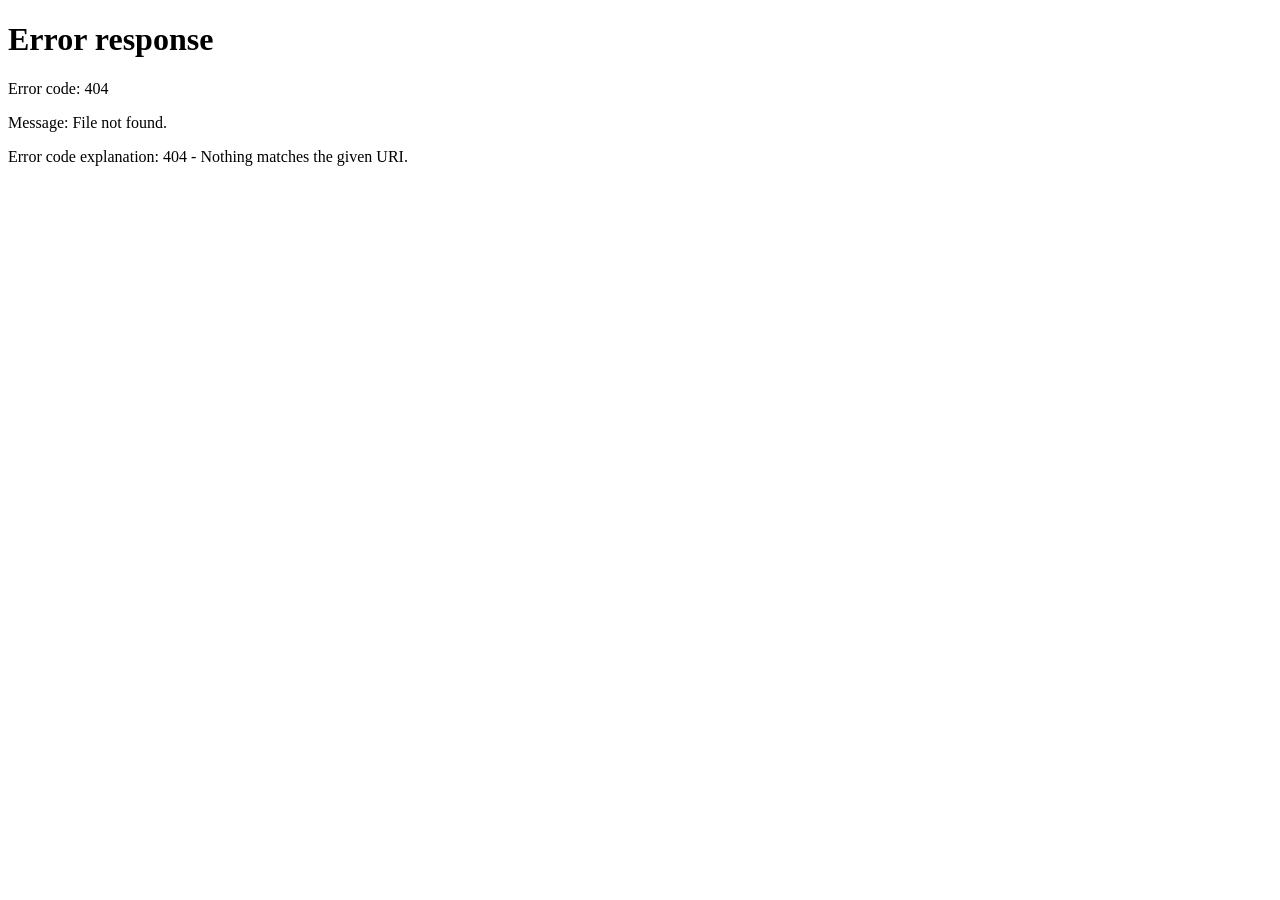
==== commit 69251eb2: "Update index.html: auth guard" ====
--- a/index.html
+++ b/index.html
@@ -53,13 +53,13 @@
   </nav>
 
   <div class="sidebar-footer">
-    <div class="sidebar-user">
+    <div class="sidebar-user" onclick="logout()" title="Çıxış et" style="cursor:pointer">
       <div class="user-avatar">A</div>
       <div class="user-info">
         <strong>Admin</strong>
         <span>tecpulsemobile.lovable.app</span>
       </div>
-      <span class="user-arrow">›</span>
+      <span class="user-arrow" title="Çıxış">🚪</span>
     </div>
   </div>
 </aside>
@@ -645,6 +645,32 @@
 <!-- ══ TOAST ══ -->
 <div class="toast-container" id="toastContainer"></div>
 
+<script>
+  // ── AUTH GUARD ──
+  (function() {
+    const auth = sessionStorage.getItem('tp_auth') || localStorage.getItem('tp_auth');
+    if (!auth) { window.location.replace('login.html'); return; }
+    try {
+      const u = JSON.parse(auth);
+      document.addEventListener('DOMContentLoaded', () => {
+        const el = document.querySelector('.user-info strong');
+        if (el && u.name) el.textContent = u.name;
+        const roleEl = document.querySelector('.user-info span');
+        if (roleEl && u.role) roleEl.textContent = u.role;
+      });
+    } catch(e) {
+      sessionStorage.removeItem('tp_auth');
+      localStorage.removeItem('tp_auth');
+      window.location.replace('login.html');
+    }
+  })();
+
+  function logout() {
+    sessionStorage.removeItem('tp_auth');
+    localStorage.removeItem('tp_auth');
+    window.location.replace('login.html');
+  }
+</script>
 <script src="js/app.js"></script>
 </body>
 </html>
--- a/css/style.css
+++ b/css/style.css
@@ -784,6 +784,130 @@
   .stat-value { font-size: 20px; }
 }
 
+/* ── USER & ROLE MANAGEMENT ── */
+.user-avatar-sm {
+  width: 38px; height: 38px;
+  border-radius: 50%;
+  display: flex; align-items: center; justify-content: center;
+  font-size: 15px; font-weight: 700; color: #fff;
+  flex-shrink: 0;
+}
+
+.role-chip {
+  display: inline-flex;
+  align-items: center;
+  gap: 5px;
+  padding: 4px 12px;
+  border-radius: 20px;
+  font-size: 12px;
+  font-weight: 600;
+  background: color-mix(in srgb, var(--rc) 15%, transparent);
+  color: var(--rc);
+  border: 1px solid color-mix(in srgb, var(--rc) 30%, transparent);
+}
+
+.roles-grid {
+  display: grid;
+  grid-template-columns: repeat(2, 1fr);
+  gap: 16px;
+  margin-top: 20px;
+}
+
+.role-card {
+  border-radius: var(--radius);
+  overflow: hidden;
+  border: 1px solid var(--border);
+  box-shadow: var(--shadow);
+  transition: var(--transition);
+}
+
+.role-card:hover { box-shadow: var(--shadow-hover); transform: translateY(-2px); }
+
+.role-card-header {
+  background: linear-gradient(135deg, var(--rc, #6c63ff), color-mix(in srgb, var(--rc, #6c63ff) 70%, #000));
+  padding: 16px 18px;
+  display: flex;
+  align-items: center;
+  gap: 12px;
+}
+
+.role-icon { font-size: 26px; }
+.role-name { color: #fff; font-weight: 700; font-size: 15px; }
+.role-users { color: rgba(255,255,255,0.7); font-size: 12px; margin-top: 2px; }
+
+.role-card-body { background: var(--card-bg); padding: 14px 18px; }
+
+.perm-grid { display: flex; flex-wrap: wrap; gap: 6px; }
+
+.perm-tag {
+  display: inline-flex;
+  align-items: center;
+  gap: 4px;
+  padding: 4px 10px;
+  border-radius: 20px;
+  font-size: 11px;
+  font-weight: 600;
+}
+
+.perm-tag.has { background: var(--primary-light); color: var(--primary); }
+.perm-tag.no  { background: #f3f4f6; color: #9ca3af; text-decoration: line-through; opacity: 0.6; }
+
+/* Permission checkboxes in modal */
+.perm-check-grid {
+  display: grid;
+  grid-template-columns: 1fr 1fr;
+  gap: 8px;
+}
+
+.perm-check-label {
+  display: flex;
+  align-items: center;
+  gap: 8px;
+  padding: 9px 12px;
+  border: 1.5px solid var(--border);
+  border-radius: 9px;
+  cursor: pointer;
+  font-size: 13px;
+  font-weight: 500;
+  transition: var(--transition);
+}
+
+.perm-check-label:hover { border-color: var(--primary); background: var(--primary-light); }
+.perm-check-label input[type=checkbox] { accent-color: var(--primary); width: 15px; height: 15px; }
+.perm-check-label input:checked ~ span { color: var(--primary); font-weight: 600; }
+
+/* User stat mini cards */
+.user-stats-row {
+  display: grid;
+  grid-template-columns: repeat(4, 1fr);
+  gap: 14px;
+  margin-bottom: 20px;
+}
+
+.user-stat-card {
+  background: var(--card-bg);
+  border: 1px solid var(--border);
+  border-radius: var(--radius-sm);
+  padding: 14px 18px;
+  display: flex;
+  align-items: center;
+  gap: 12px;
+}
+
+.user-stat-icon { font-size: 22px; }
+.user-stat-val { font-size: 22px; font-weight: 800; color: var(--dark); }
+.user-stat-lbl { font-size: 11px; color: var(--text-muted); }
+
+@media (max-width: 900px) {
+  .roles-grid { grid-template-columns: 1fr; }
+  .user-stats-row { grid-template-columns: repeat(2, 1fr); }
+}
+
+@media (max-width: 480px) {
+  .perm-check-grid { grid-template-columns: 1fr; }
+  .user-stats-row { grid-template-columns: repeat(2, 1fr); }
+}
+
 /* ── UTILITIES ── */
 .flex { display: flex; }
 .flex-1 { flex: 1; }
